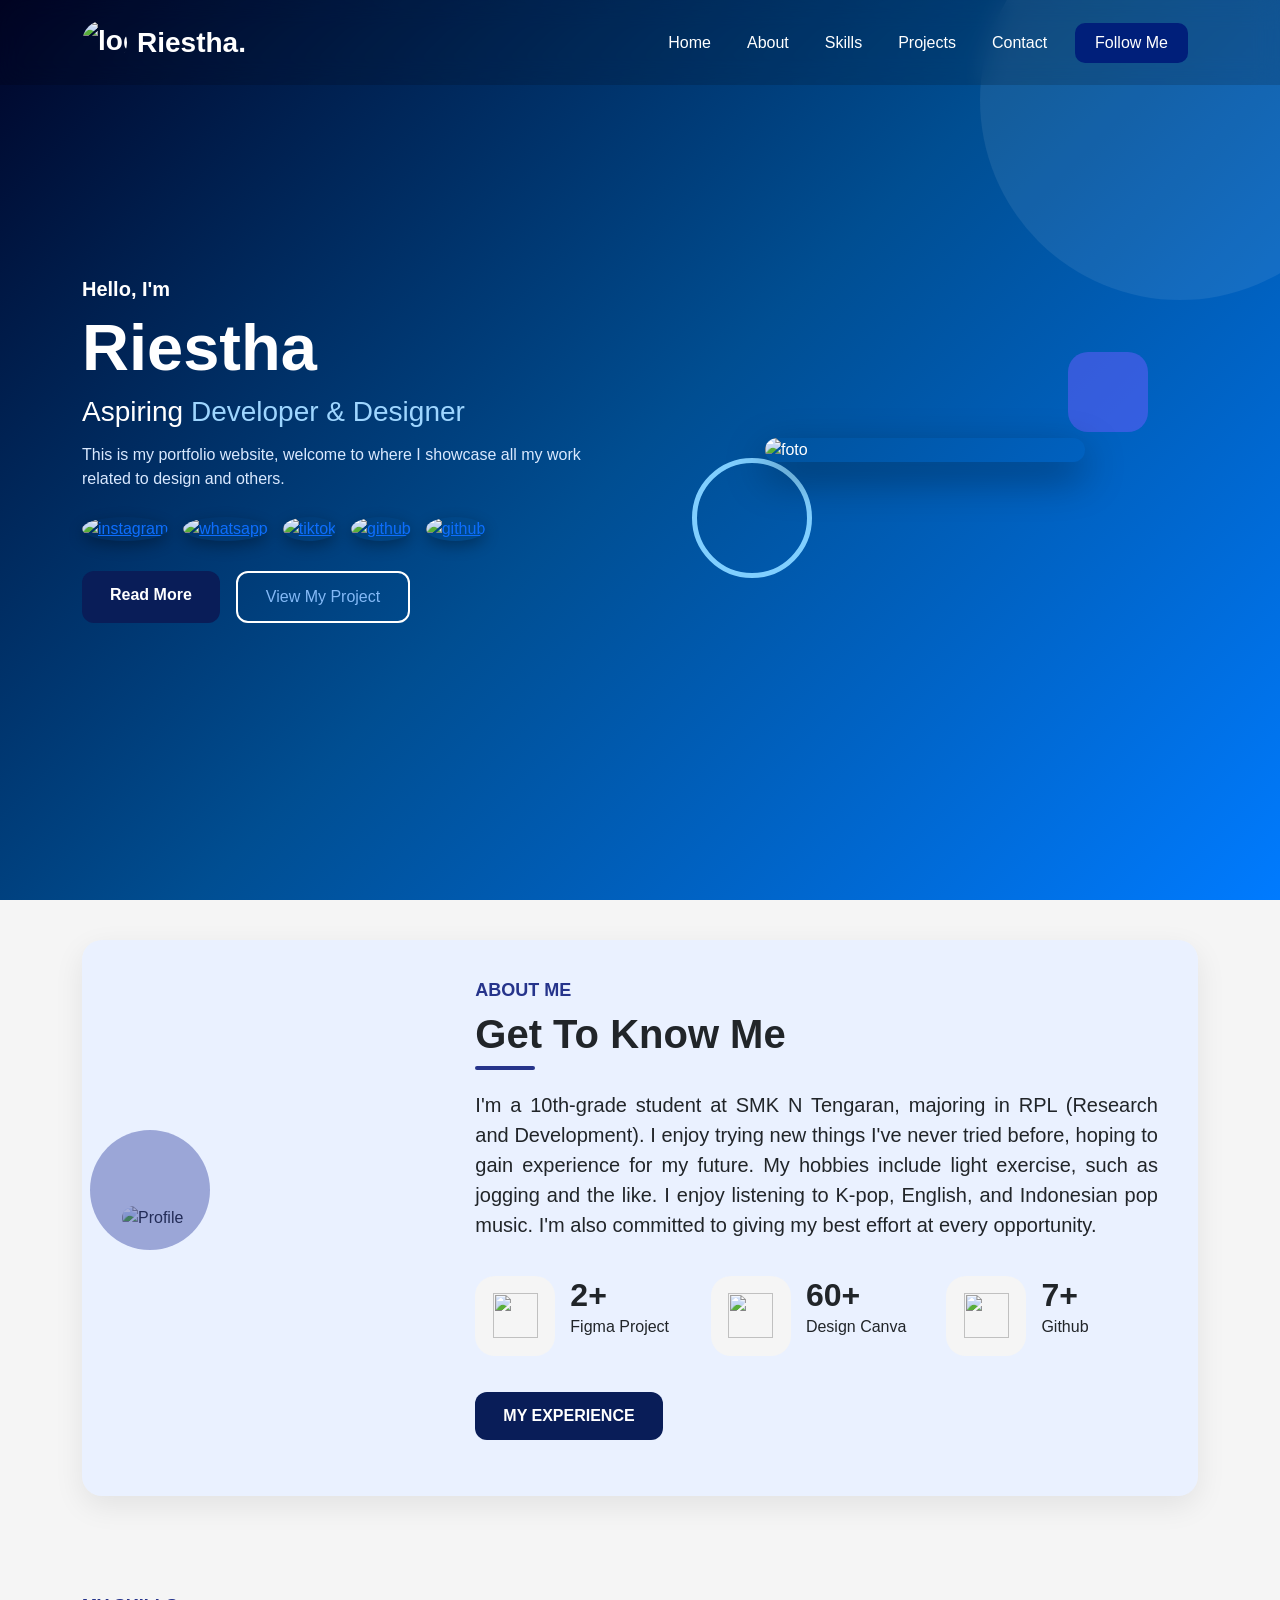
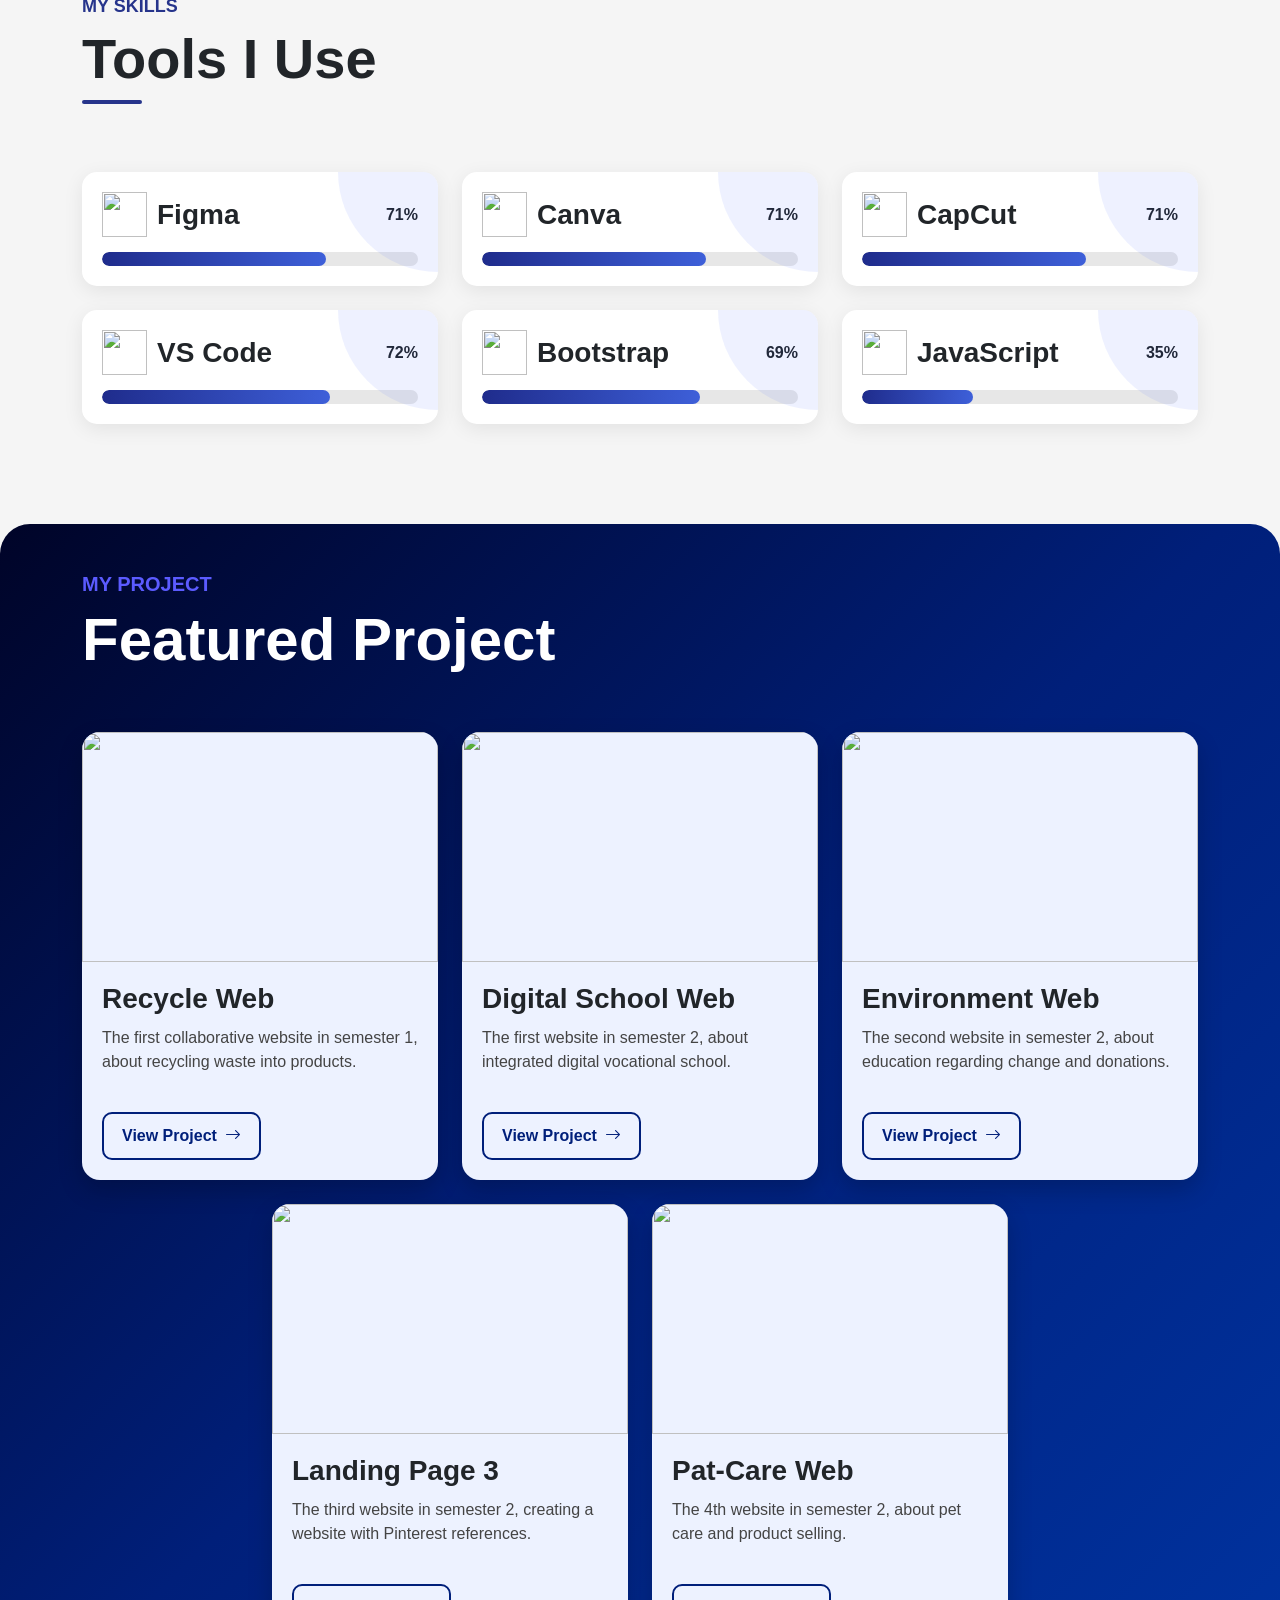
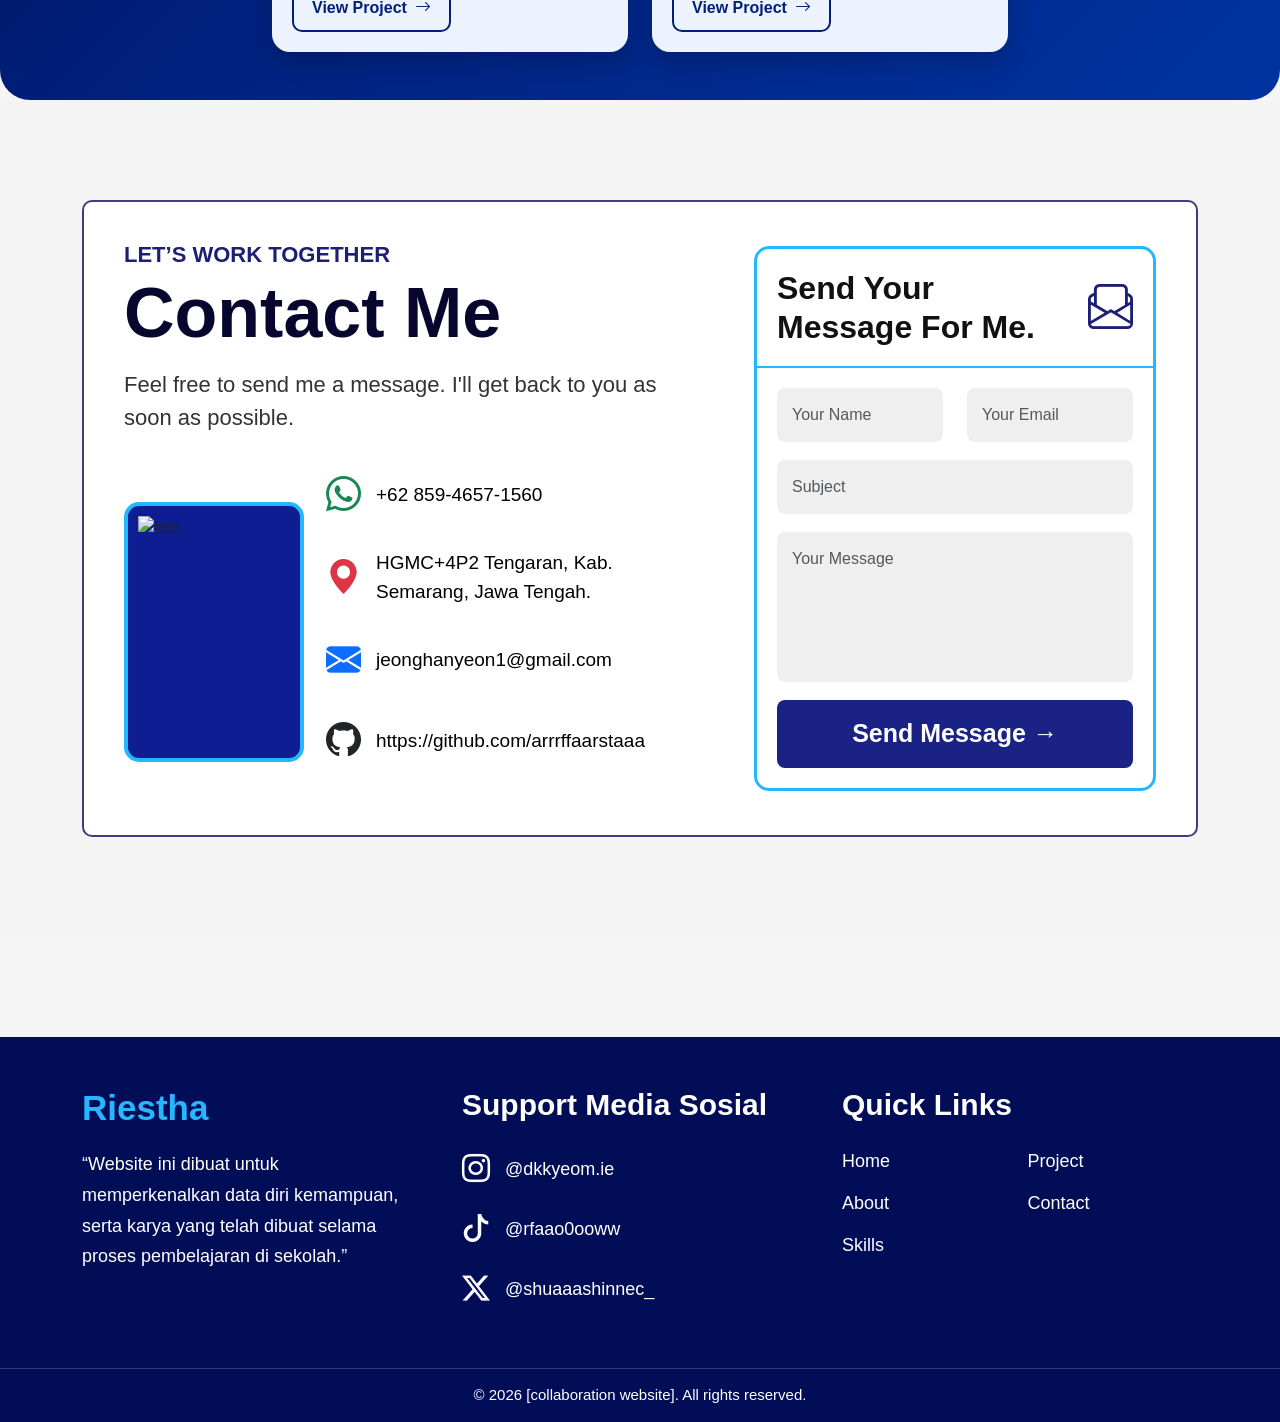
==== index.html @ b2c33b9b "Add files via upload" ====
<!DOCTYPE html>
<html lang="en">
<head>
    <meta charset="UTF-8">
    <meta name="viewport" content="width=device-width, initial-scale=1.0">
    <title>Portofolio Riestha</title>

    <!-- Bootstrap -->
  <link href="https://cdn.jsdelivr.net/npm/bootstrap@5.3.3/dist/css/bootstrap.min.css" rel="stylesheet">

  <!-- Bootstrap Icon -->
  <link rel="stylesheet"
    href="https://cdn.jsdelivr.net/npm/bootstrap-icons@1.11.3/font/bootstrap-icons.min.css">

  <!-- AOS Animation -->
  <link href="https://unpkg.com/aos@2.3.4/dist/aos.css" rel="stylesheet">
  
  <!--eksternal css-->
  <link rel="stylesheet" href="style.css">


</head>
<body>
    
    <nav class="navbar navbar-expand-lg fixed-top">

    <div class="container">
      <a class="navbar-brand" href="#">

        <img src="asset/logo me.png" alt="logo">

        Riestha.

      </a>

      <button class="navbar-toggler bg-light"
        type="button"
        data-bs-toggle="collapse"
        data-bs-target="#navbarNav">

        <span class="navbar-toggler-icon"></span>

      </button>

      <div class="collapse navbar-collapse" id="navbarNav">

        <ul class="navbar-nav ms-auto align-items-center">

          <li class="nav-item">
            <a class="nav-link" href="#home">Home</a>
          </li>
          <li class="nav-item">
            <a class="nav-link" href="#about">About</a>
          </li>
          <li class="nav-item">
            <a class="nav-link" href="#skills">Skills</a>
          </li>
          <li class="nav-item">
            <a class="nav-link" href="#project">Projects</a>
          </li>
          <li class="nav-item">
            <a class="nav-link" href="#contact">Contact</a>
          </li>
          <li class="nav-item">
            <a class="nav-link contact-btn" href="#follow">Follow Me</a>
          </li>

        </ul>

      </div>

    </div>

  </nav>


  <section class="hero" id="home">

    <div class="container">

      <div class="row align-items-center">

        <!-- TEXT -->
        <div class="col-lg-6 hero-text" data-aos="fade-right">
            
          <h5><b>Hello, I'm</b></h5>

          <h1>Riestha</h1>

          <h3>
            Aspiring
            <span>Developer & Designer</span>
          </h3>

          <p>
            This is my portfolio website, 
            welcome to where I showcase all my work related to design and others.
          </p>

          <div class="social-media">

            <a href="https://instagram.com/dkkyeom.ie"
              target="_blank">
              <img src="asset/ig.png" alt="instagram">
            </a>

            <a href="https://wa.me/+62 859-4657-1560"
              target="_blank">
              <img src="asset/wa.png" alt="whatsapp">
            </a>

            <a href="https://tiktok.com/rfaao0ooww"
              target="_blank">
              <img src="asset/tt.png" alt="tiktok">
            </a>

            <a href="https://github.com/https://github.com/arrrffaarstaaa"
              target="_blank">
              <img src="asset/github.png" alt="github">
             </a>

            <a href="https://spotify.com/"
              target="_blank">
              <img src="asset/sptfy.png" alt="github">

            </a>

          </div>

    <div class="d-flex gap-3 flex-wrap">

      <a href="#about" class="btn btn-custom">
      Read More
      </a>

      <a href="#project" class="btn btn-outline-custom">
      View My Project
      </a>

      </div>

      </div>

        
        <div class="col-lg-6">

          <div class="hero-image" data-aos="zoom-in">

            
            <div class="circle1"></div>
            <div class="circle2"></div>

            <img src="asset/meeee.png" alt="foto">

          </div>

        </div>

      </div>

    </div>

  </section>

    <div class="top-bg"></div>

  <div class="container" id="about">

    <div class="about-box" data-aos="zoom-in">
    <div class="row align-items-center">

        <div class="col-lg-4 mb-4 mb-lg-0 position-relative">
          <img src="asset/riss.jpg" class="profile-img" alt="Profile">
          <div class="circle"></div>

        </div>

        
      <div class="col-lg-8 fade-up">

          <h5 class="title-small">ABOUT ME</h5>

          <h1 class="fw-bold">Get To Know Me</h1>

          <div class="line"></div>

          <p style="font-size: 20px; text-align: justify; ">
            I'm a 10th-grade student at SMK N Tengaran, majoring in RPL (Research and Development). I enjoy trying new things I've never tried before, hoping to gain experience for my future. My hobbies include light exercise, such as jogging and the like. I enjoy listening to K-pop, English, and Indonesian pop music. I'm also committed to giving my best effort at every opportunity.
          </p>

          <div class="row">

            <div class="col-md-4">
              <div class="counter-box">

                <div class="icon-box" href="">
                    <img src="asset/fg.png" alt="">
                </div>

                <div>
                  <h2>2+</h2>
                  <p>Figma Project</p>
                </div>

              </div>
            </div>

            <div class="col-md-4">
              <div class="counter-box">

                <div class="icon-box">
                    <img src="asset/canva.png" alt="">
                </div>

                <div>
                  <h2>60+</h2>
                  <p>Design Canva</p>
                </div>

              </div>
            </div>

            <div class="col-md-4">
              <div class="counter-box">

                <div class="icon-box">
                    <img src="asset/github.png" alt="">
                </div>

                <div>
                  <h2>7+</h2>
                  <p>Github</p>
                </div>

              </div>
            </div>
            
            <br>

          <p>
            <div class="d-flex gap-3 flex-wrap">

       <a href="recount.html" class="btn btn-custom" style="margin-top: 20PX;" target="_blank">
      MY EXPERIENCE
      </a>
      </div>
          </p>

          </div>

        </div>

      </div>

    </div>

    
    <section class="skills-section" id="skills">

      <div class="row mb-5">

        <div class="col-lg-4">

          <h5 class="title-small">MY SKILLS</h5>

          <h1 class="fw-bold display-4">Tools I Use</h1>

          <div class="line"></div>

        </div>

      </div>

      <div class="row g-4">

        <div class="col-md-6 col-lg-4">
          <div class="skill-card" data-aos="fade-up">

            <div class="skill-top">

              <div class="skill-name">
                <img src="asset/fg.png">
                Figma
              </div>

              <span class="percent" data-target="80">0%</span>

            </div>

            <div class="progress">
              <div class="progress-bar" data-width="80"></div>
            </div>

          </div>
        </div>

        <!-- CANVA -->
        <div class="col-md-6 col-lg-4">
          <div class="skill-card" data-aos="fade-up" data-aos-delay="100">

            <div class="skill-top">

              <div class="skill-name">
                <img src="asset/canva.png">
                Canva
              </div>

              <span class="percent" data-target="90">0%</span>

            </div>

            <div class="progress">
              <div class="progress-bar" data-width="90"></div>
            </div>

          </div>
        </div>

        <div class="col-md-6 col-lg-4">
          <div class="skill-card" data-aos="fade-up" data-aos-delay="200">

            <div class="skill-top">

              <div class="skill-name">
                <img src="asset/capcut.png">
                CapCut
              </div>

              <span class="percent" data-target="90">0%</span>

            </div>

            <div class="progress">
              <div class="progress-bar" data-width="90"></div>
            </div>

          </div>
        </div>

        <div class="col-md-6 col-lg-4">
          <div class="skill-card" data-aos="fade-up">

            <div class="skill-top">

              <div class="skill-name">
                <img src="asset/vsc.png">
                VS Code
              </div>

              <span class="percent" data-target="80">0%</span>

            </div>

            <div class="progress">
              <div class="progress-bar" data-width="80"></div>
            </div>

          </div>
        </div>

        <div class="col-md-6 col-lg-4">
          <div class="skill-card" data-aos="fade-up" data-aos-delay="100">

            <div class="skill-top">

              <div class="skill-name">
                <img src="asset/boostrap.png">
                Bootstrap
              </div>

              <span class="percent" data-target="85">0%</span>

            </div>

            <div class="progress">
              <div class="progress-bar" data-width="85"></div>
            </div>

          </div>
        </div>

        <div class="col-md-6 col-lg-4">
          <div class="skill-card" data-aos="fade-up" data-aos-delay="200">

            <div class="skill-top">

              <div class="skill-name">
                <img src="asset/js.png">
                JavaScript
              </div>

              <span class="percent" data-target="35">0%</span>

            </div>

            <div class="progress">
              <div class="progress-bar" data-width="35"></div>
            </div>

          </div>
        </div>

      </div>

    </section>

  </div>

  
<section class="project-section py-5" id="project">

  <div class="container">

    <div class="d-flex justify-content-between align-items-center flex-wrap mb-5">

      <div>
        <h5 class="project-small">MY PROJECT</h5>
        <h1 class="project-title">Featured Project</h1>
      </div>

    </div>

    <div class="row g-4 justify-content-center">

      <div class="col-md-6 col-lg-4">
        <div class="project-card">

          <img src="asset/p1.png" class="project-img">

          <div class="project-content">

            <h3>Recycle Web</h3>

            <p>
              The first collaborative website in semester 1,
              about recycling waste into products.
            </p>

            <a href="https://arrrffaarstaaa.github.io/Landing-Page-Kolaborasi1/" 
            target="_blank"
            class="project-btn">
              View Project
              <i class="bi bi-arrow-right"></i>
            </a>

          </div>

        </div>
      </div>

      <div class="col-md-6 col-lg-4">
        <div class="project-card">

          <img src="asset/p2.png" class="project-img">

          <div class="project-content">

            <h3>Digital School Web</h3>

            <p>
              The first website in semester 2,
              about integrated digital vocational school.
            </p>

            <a href="https://arrrffaarstaaa.github.io/Landing-Page-Sekolah/" 
            target="_blank"
            class="project-btn">
              View Project
              <i class="bi bi-arrow-right"></i>
            </a>

          </div>

        </div>
      </div>

      <div class="col-md-6 col-lg-4">
        <div class="project-card">

          <img src="asset/p3.png" class="project-img">

          <div class="project-content">

            <h3>Environment Web</h3>

            <p>
              The second website in semester 2,
              about education regarding change and donations.
            </p>

            <a href="https://arrrffaarstaaa.github.io/Landing-Page-Environment/" 
            target="_blank"
            class="project-btn">
              View Project
              <i class="bi bi-arrow-right"></i>
            </a>

          </div>

        </div>
      </div>

      <div class="col-md-6 col-lg-4" id="#project2">
        <div class="project-card">

          <img src="asset/p4.png" class="project-img">

          <div class="project-content">

            <h3>Landing Page 3</h3>

            <p>
              The third website in semester 2,
              creating a website with Pinterest references.
            </p>

            <a href="https://arrrffaarstaaa.github.io/tugas4/" 
            target="_blank"
            class="project-btn">
              View Project
              <i class="bi bi-arrow-right"></i>
            </a>

          </div>

        </div>
      </div>

      <div class="col-md-6 col-lg-4">
        <div class="project-card">

          <img src="asset/p5.png" class="project-img">

          <div class="project-content">

            <h3>Pat-Care Web</h3>

            <p>
              The 4th website in semester 2,
              about pet care and product selling.
            </p>

            <a href="https://arrrffaarstaaa.github.io/tugas-5-petcare-kelompok-6/" 
            target="_blank"
            class="project-btn">
              View Project
              <i class="bi bi-arrow-right"></i>
            </a>

          </div>

        </div>
      </div>

    </div>

  </div>

</section>

  <section class="contact-section" id="contact">

  <div class="container">

    <div class="contact-wrapper">

      <div class="row g-5 align-items-center">

        <div class="col-lg-7">

          <h5 class="contact-subtitle">
            LET’S WORK TOGETHER
          </h5>

          <h1 class="contact-title">
            Contact Me
          </h1>

          <p class="contact-desc">
            Feel free to send me a message.
            I'll get back to you as soon as possible.
          </p>

          <div class="row align-items-center">

            <div class="col-md-4">

              <div class="photo-card">

                <img src="asset/meeee.png" alt="foto">

              </div>

            </div>

            <div class="col-md-8">

              <div class="contact-item">

                <i class="bi bi-whatsapp text-success"></i>

                <a href="https://wa.me/6285946571560" target="_blank">
                  +62 859-4657-1560
                </a>

              </div>

              <div class="contact-item">

                <i class="bi bi-geo-alt-fill text-danger"></i>

                <a href="https://maps.google.com/?q=Tengaran+Semarang" target="_blank">
                  HGMC+4P2 Tengaran, Kab. Semarang, Jawa Tengah.
                </a>

              </div>

              <div class="contact-item">

                <i class="bi bi-envelope-fill text-primary"></i>

                <a href="mailto:jeonghanyeon1@gmail.com">
                  jeonghanyeon1@gmail.com
                </a>

              </div>

              <div class="contact-item">

                <i class="bi bi-github"></i>

                <a href="https://github.com/arrrffaarstaaa" target="_blank">
                  https://github.com/arrrffaarstaaa
                </a>

              </div>

            </div>

          </div>

        </div>

        <div class="col-lg-5">

          <form
          action="https://formsubmit.co/jeonghanyeon1@gmail.com"
          method="POST"
          class="message-box">

          <input type="hidden" name="_captcha" value="false">
          <input type="hidden" name="_template" value="table">


            <div class="message-header">

              <h3>
                Send Your Message For Me.
              </h3>

              <i class="bi bi-envelope-paper"></i>

            </div>

            <div class="message-body">

              <div class="row">

                <div class="col-md-6">

                  <input type="text"
                  name="name"
                  class="form-control custom-input"
                  placeholder="Your Name"
                  required>

                </div>

                <div class="col-md-6">

                  <input type="email"
                  name="email"
                  class="form-control custom-input"
                  placeholder="Your Email"
                  required>

                </div>

              </div>

              <input type="text"
              name="subject"
              class="form-control custom-input"
              placeholder="Subject"
              required>

              <textarea
              rows="5"
              name="message"
              class="form-control custom-input"
              placeholder="Your Message"
              required></textarea>

              <button type="submit" class="send-btn">
                Send Message →
              </button>

            </div>

          </form>

        </div>

      </div>

    </div>

  </div>

</section>

<footer class="footer-section" id="follow">

  <div class="container">

    <div class="row gy-4">

      <div class="col-lg-4">

        <h2 class="footer-logo">Riestha</h2>

        <p class="footer-desc">
          “Website ini dibuat untuk memperkenalkan data diri kemampuan,
          serta karya yang telah dibuat selama proses pembelajaran di sekolah.”
        </p>

      </div>

      <div class="col-lg-4">

        <h3 class="footer-title">
          Support Media Sosial
        </h3>

        <div class="social-item">

          <i class="bi bi-instagram"></i>

          <a href="https://instagram.com/dkkyeom.ie" target="_blank">
            @dkkyeom.ie
          </a>

        </div>

        <div class="social-item">

          <i class="bi bi-tiktok"></i>

          <a href="https://tiktok.com/rfaao0ooww" target="_blank">
            @rfaao0ooww
          </a>

        </div>

        <div class="social-item">

          <i class="bi bi-twitter-x"></i>

          <a href="https://twitter.com/shuaaashinnec_" target="_blank">
            @shuaaashinnec_
          </a>

        </div>

      </div>

      <div class="col-lg-4">

        <h3 class="footer-title">
          Quick Links
        </h3>

        <div class="footer-links">

          <a href="#home">Home</a>
          <a href="#project">Project</a>
          <a href="#about">About</a>
          <a href="#contact">Contact</a>
          <a href="#skills">Skills</a>

        </div>

      </div>

    </div>

  </div>

  <div class="footer-bottom">

    © 2026 [collaboration website]. All rights reserved.

  </div>

</footer>

  <!-- Bootstrap JS -->
  <script src="https://cdn.jsdelivr.net/npm/bootstrap@5.3.3/dist/js/bootstrap.bundle.min.js"></script>

  <!-- AOS -->
  <script src="https://unpkg.com/aos@2.3.4/dist/aos.js"></script>

  <script>

    AOS.init({
      duration:1000,
      once:true
    });

  </script>

  <script src="https://unpkg.com/aos@2.3.4/dist/aos.js"></script>

    <script src="script.js"></script>

</body>
</html>
---- style.css ----
*{
      margin:0;
      padding:0;
      box-sizing:border-box;
      scroll-behavior:smooth;
      font-family:'Poppins',sans-serif;
    }

    body{
      background:#f5f7ff;
      overflow-x:hidden;
    }

    /* NAVBAR*/

    .navbar{
      background:rgba(0,0,0,0.15);
      backdrop-filter:blur(12px);
      padding:15px 0;
      transition:0.4s;
    }

    .navbar-brand{
      display:flex;
      align-items:center;
      gap:10px;
      color:white !important;
      font-size:28px;
      font-weight:700;
    }

    .navbar-brand img{
      width:45px;
      height:45px;
      object-fit:cover;
      border-radius:50%;
    }

    .nav-link{
      color:white !important;
      margin:0 10px;
      position:relative;
      font-weight:500;
    }

    .nav-link::after{
      content:'';
      position:absolute;
      left:0;
      bottom:-5px;
      width:0%;
      height:2px;
      background:white;
      transition:0.4s;
    }

    .nav-link:hover::after{
      width:100%;
    }

    .contact-btn{
      background:#001f7a;
      color: white !important;
      border-radius:10px;
      padding:8px 20px !important;
    }

    /* HERO*/

    .hero{
      min-height:100vh;
      background:linear-gradient(135deg,#000428,#004e92,#007bff);
      display:flex;
      align-items:center;
      color:white;
      position:relative;
      overflow:hidden;
    }

    .hero::before{
      content:'';
      position:absolute;
      width:400px;
      height:400px;
      background:rgba(255,255,255,0.08);
      border-radius:50%;
      top:-100px;
      right:-100px;
      animation:float 6s ease-in-out infinite;
    }

    @keyframes float{
      0%{
        transform:translateY(0px);
      }
      50%{
        transform:translateY(20px);
      }
      100%{
        transform:translateY(0px);
      }
    }

    .hero-text h1{
      font-size:65px;
      font-weight:700;
    }

    .hero-text span{
      color:#9ed6ff;
    }

    .hero-text p{
      margin-top:15px;
      color:#d9e9ff;
    }

    /* SOCIAL MEDIA IMAGE*/

    .social-media{
      display:flex;
      gap:15px;
      margin-top:25px;
      margin-bottom:30px;
    }

    .social-media a img{
      width:50px;
      height:50px;
      object-fit:cover;
      border-radius:50%;
      transition:0.4s;
      box-shadow:0 5px 15px rgba(0,0,0,0.3);
    }

    .social-media a img:hover{
      transform:translateY(-8px) scale(1.1);
    }

    /* BUTTON */

    .btn-custom{
      background:#091d58;
      color:white;
      border:none;
      padding:12px 28px;
      border-radius:12px;
      font-weight:600;
      transition:0.4s;
    }

    .btn-custom:hover{
      transform:translateY(-5px);
      background:#dcecff;
    }

    .btn-outline-custom{
      border:2px solid white;
      color: rgb(131, 185, 247);
      padding:12px 28px;
      border-radius:12px;
      transition:0.4s;
    }

    .btn-outline-custom:hover{
      background:white;
      color:#00338d;
    }

    /*  HERO IMAGE*/

    .hero-image{
      position:relative;
      display:flex;
      justify-content:center;
      align-items:center;
    }

    .hero-image img{
      width:320px;
      border-radius:25px;
      position:relative;
      z-index:2;
      animation:updown 4s ease-in-out infinite;
      box-shadow:0 15px 40px rgba(0,0,0,0.4);
    }

    @keyframes updown{
      0%{
        transform:translateY(0px);
      }
      50%{
        transform:translateY(-20px);
      }
      100%{
        transform:translateY(0px);
      }
    }

    /* ANIMATION CIRCLE */

    .circle1{
      position:absolute;
      width:120px;
      height:120px;
      border:5px solid #80cfff;
      border-radius:50%;
      top:20px;
      left:40px;
      animation:rotate 10s linear infinite;
    }

    .circle2{
      position:absolute;
      width:80px;
      height:80px;
      background:#6a5cff;
      border-radius:20px;
      bottom:30px;
      right:50px;
      opacity:0.5;
      animation:rotate 8s linear infinite;
    }

    @keyframes rotate{
      from{
        transform:rotate(0deg);
      }
      to{
        transform:rotate(360deg);
      }
    }

    body{
      background: #f5f5f5;
      font-family: Arial, Helvetica, sans-serif;
      overflow-x: hidden;
    }


    /* ABOUT */
    .about-box{
      background: #eaf1ff;
      border-radius: 20px;
      padding: 40px;
      margin-top: 40px;
      position: relative;
      overflow: hidden;
      box-shadow: 0 10px 30px rgba(0,0,0,0.08);
    }

    .profile-img{
      width: 100%;
      border-radius: 15px;
      object-fit: cover;
      transition: 0.5s;
    }

    .profile-img:hover{
      transform: scale(1.03);
    }

    .circle{
      width: 120px;
      height: 120px;
      background: rgba(37, 53, 155, 0.4);
      border-radius: 50%;
      position: absolute;
      bottom: -20px;
      left: -20px;
      animation: float 3s ease-in-out infinite;
    }

    @keyframes float{
      0%{
        transform: translateY(0);
      }
      50%{
        transform: translateY(-10px);
      }
      100%{
        transform: translateY(0);
      }
    }

    .title-small{
      color: #26348b;
      font-weight: bold;
      font-size: 18px;
    }

    .line{
      width: 60px;
      height: 4px;
      background: #26348b;
      border-radius: 20px;
      margin-bottom: 20px;
    }

    .counter-box{
      display: flex;
      align-items: center;
      gap: 15px;
      margin-top: 20px;
      transition: 0.4s;
    }

    .counter-box:hover{
      transform: translateY(-5px);
    }

    .icon-box{
      width: 70px;
      height: 70px;
      background: #dcdcdc;
      border-radius: 10px;
    }

    .counter-box h2{
      font-weight: bold;
      margin: 0;
    }

    .icon-box{
    width: 80px;
    height: 80px;
    background: #f5f5f5;
    border-radius: 20px;

    display: flex;
    justify-content: center;
    align-items: center;
}

.icon-box img{
    width: 45px;
    height: 45px;
    object-fit: contain;
}

.btn-outline-custom:hover{
      background:white;
      color:#00338d;
    }

    /* SKILLS */
    .skills-section{
      margin-top: 100px;
      margin-bottom: 80px;
    }

    /* SKILL CARD */
    .skill-card{
      background: white;
      border-radius: 15px;
      padding: 20px;
      box-shadow: 0 5px 20px rgba(0,0,0,0.08);
      transition: all 0.4s ease;
      position: relative;
      overflow: hidden;
    }

    /* Glow Animation */
    .skill-card::before{
      content: "";
      position: absolute;
      width: 200px;
      height: 200px;
      background: rgba(45, 85, 255, 0.08);
      border-radius: 50%;
      top: -100px;
      right: -100px;
      transition: 0.5s;
    }

    .skill-card:hover::before{
      transform: scale(1.5);
    }

    /* Hover Effect */
    .skill-card:hover{
      transform: translateY(-12px) scale(1.03);
      box-shadow: 0 15px 30px rgba(0,0,0,0.15);
    }

    .skill-top{
      display: flex;
      justify-content: space-between;
      align-items: center;
      margin-bottom: 15px;
    }

    .skill-name{
      display: flex;
      align-items: center;
      font-size: 28px;
      font-weight: bold;
    }

    /* Logo Animation */
    .skill-name img{
      width: 45px;
      height: 45px;
      object-fit: contain;
      margin-right: 10px;
      transition: 0.5s;
    }

    .skill-card:hover img{
      transform: rotate(10deg) scale(1.15);
    }

    /* Progress */
    .progress{
      height: 14px;
      border-radius: 20px;
      overflow: hidden;
      background: #e7e7e7;
    }

    .progress-bar{
      width: 0;
      border-radius: 20px;
      background: linear-gradient(
        90deg,
        #1f2c8c,
        #4d79ff,
        #1f2c8c
      );
      background-size: 300% 100%;
      animation: gradientMove 2s linear infinite;
      transition: width 3s ease;
    }

    @keyframes gradientMove{
      0%{
        background-position: 0% 50%;
      }
      100%{
        background-position: 100% 50%;
      }
    }

    /* Percent Animation */
    .percent{
      font-weight: bold;
      animation: pulse 1.5s infinite;
    }

    @keyframes pulse{
      0%{
        transform: scale(1);
      }
      50%{
        transform: scale(1.1);
      }
      100%{
        transform: scale(1);
      }
    }

    /* Fade Animation */
    .fade-up{
      animation: fadeUp 1s ease;
    }

    @keyframes fadeUp{
      from{
        opacity: 0;
        transform: translateY(30px);
      }
      to{
        opacity: 1;
        transform: translateY(0);
      }
    }

    /* PROJECT SECTION */
.project-section{
  background: linear-gradient(
    135deg,
    #000428,
    #001f7a,
    #0033a0
  );
  padding-top: 100px;
  padding-bottom: 100px;
  border-radius: 30px;
  margin-top: 100px;
  position: relative;
  overflow: hidden;
}

.project-small{
  color: #5b5bff;
  font-weight: bold;
  font-size: 20px;
}

.project-title{
  color: white;
  font-size: 60px;
  font-weight: bold;
}

.view-project{
  color: #6b6bff;
  text-decoration: none;
  font-size: 28px;
  font-weight: 600;
  transition: 0.4s;
}

.view-project:hover{
  color: white;
  transform: translateX(8px);
}

.project-card{
  background: #edf2ff;
  border-radius: 18px;
  overflow: hidden;
  transition: 0.5s;
  box-shadow: 0 10px 25px rgba(0,0,0,0.2);
}

.project-card:hover{
  transform: translateY(-12px);
}

.project-img{
  width: 100%;
  height: 230px;
  object-fit: cover;
}

.project-content{
  padding: 20px;
}

.project-content h3{
  font-weight: bold;
  margin-bottom: 10px;
}

.project-content p{
  color: #444;
  min-height: 70px;
}

.project-btn{
  display: inline-flex;
  align-items: center;
  gap: 8px;
  padding: 10px 18px;
  border: 2px solid #001f7a;
  border-radius: 10px;
  text-decoration: none;
  color: #001f7a;
  font-weight: 600;
  transition: 0.4s;
}

.project-btn:hover{
  background: #001f7a;
  color: white;
}

/* RESPONSIVE */
@media(max-width:768px){

  .project-title{
    font-size: 40px;
  }

  .view-project{
    font-size: 20px;
    margin-top: 15px;
  }

}

/* CONTACT */
.contact-section{
    padding: 100px 0;
    background: #f4f4f4;
}

.contact-wrapper{
    background: #fff;
    border: 2px solid #3d3d85;
    border-radius: 10px;
    padding: 40px;
}

.contact-subtitle{
    color: #1c1f73;
    font-weight: 700;
    font-size: 22px;
    margin-bottom: 10px;
}

.contact-title{
    font-size: 70px;
    font-weight: 800;
    color: #06062e;
    line-height: 1;
}

.contact-desc{
    font-size: 22px;
    color: #333;
    margin-top: 20px;
    margin-bottom: 35px;
}

/* FOTO */
.photo-card{
    width: 180px;
    height: 260px;

    background: #0e1d92;
    border: 4px solid #23b7ff;
    border-radius: 15px;

    overflow: hidden;

    display: flex;
    justify-content: center;
    align-items: end;

    padding: 10px;
}

.photo-card img{
    width: 100%;
    height: 100%;
    object-fit: contain;
}

/* CONTACT ITEM */
.contact-item{
    display: flex;
    align-items: center;
    gap: 15px;

    margin-bottom: 28px;
}

.contact-item i{
    font-size: 35px;
}

.contact-item a{
    text-decoration: none;
    color: black;
    font-size: 19px;
    font-weight: 500;
}

.contact-item a:hover{
    color: #0e1d92;
}

/* FORM */
.message-box{
    border: 3px solid #23b7ff;
    border-radius: 15px;
    overflow: hidden;
    background: white;
}

.message-header{
    border-bottom: 2px solid #23b7ff;

    padding: 20px;

    display: flex;
    justify-content: space-between;
    align-items: center;
}

.message-header h3{
    font-size: 32px;
    font-weight: 700;
    color: #111;
    margin: 0;

    width: 80%;
}

.message-header i{
    font-size: 45px;
    color: #1c1f73;
}

.message-body{
    padding: 20px;
}

.custom-input{
    border: none !important;
    background: #efefef !important;

    padding: 15px !important;
    border-radius: 8px !important;

    margin-bottom: 18px;

    box-shadow: none !important;
}

textarea{
    resize: none;
}

.send-btn{
    width: 100%;
    border: none;

    background: #1a2385;
    color: white;

    padding: 15px;
    border-radius: 8px;

    font-size: 25px;
    font-weight: 700;

    transition: 0.3s;
}

.send-btn:hover{
    background: #09115d;
}

/* RESPONSIVE */
@media(max-width: 991px){

    .contact-title{
        font-size: 50px;
    }

    .photo-card{
        margin-bottom: 30px;
    }

}

@media(max-width: 576px){

    .contact-wrapper{
        padding: 20px;
    }

    .contact-title{
        font-size: 40px;
    }

    .message-header h3{
        font-size: 24px;
    }

}

  /* FOOTER */
.footer-section{
    background: #020d57;
    color: white;

    padding-top: 50px;
    margin-top: 100px;
}

.footer-logo{
    color: #29b6ff;
    font-size: 35px;
    font-weight: 800;
    margin-bottom: 20px;
}

.footer-desc{
    font-size: 18px;
    line-height: 1.7;
    width: 90%;
}

.footer-title{
    font-size: 30px;
    font-weight: 700;
    margin-bottom: 25px;
}

/* SOCIAL */
.social-item{
    display: flex;
    align-items: center;
    gap: 15px;

    margin-bottom: 18px;
}

.social-item i{
    font-size: 28px;
}

.social-item a{
    text-decoration: none;
    color: white;
    font-size: 18px;

    transition: 0.3s;
}

.social-item a:hover{
    color: #29b6ff;
}

/* QUICK LINK */
.footer-links{
    display: grid;
    grid-template-columns: repeat(2, 1fr);
    gap: 15px;
}

.footer-links a{
    text-decoration: none;
    color: white;
    font-size: 18px;

    transition: 0.3s;
}

.footer-links a:hover{
    color: #29b6ff;
}

/* COPYRIGHT */
.footer-bottom{
    text-align: center;

    margin-top: 40px;
    padding: 15px;

    border-top: 1px solid rgba(255,255,255,0.2);

    font-size: 15px;
}

/* RESPONSIVE */
@media(max-width: 991px){

    .footer-section{
        text-align: center;
    }

    .footer-desc{
        width: 100%;
    }

    .social-item{
        justify-content: center;
    }

}
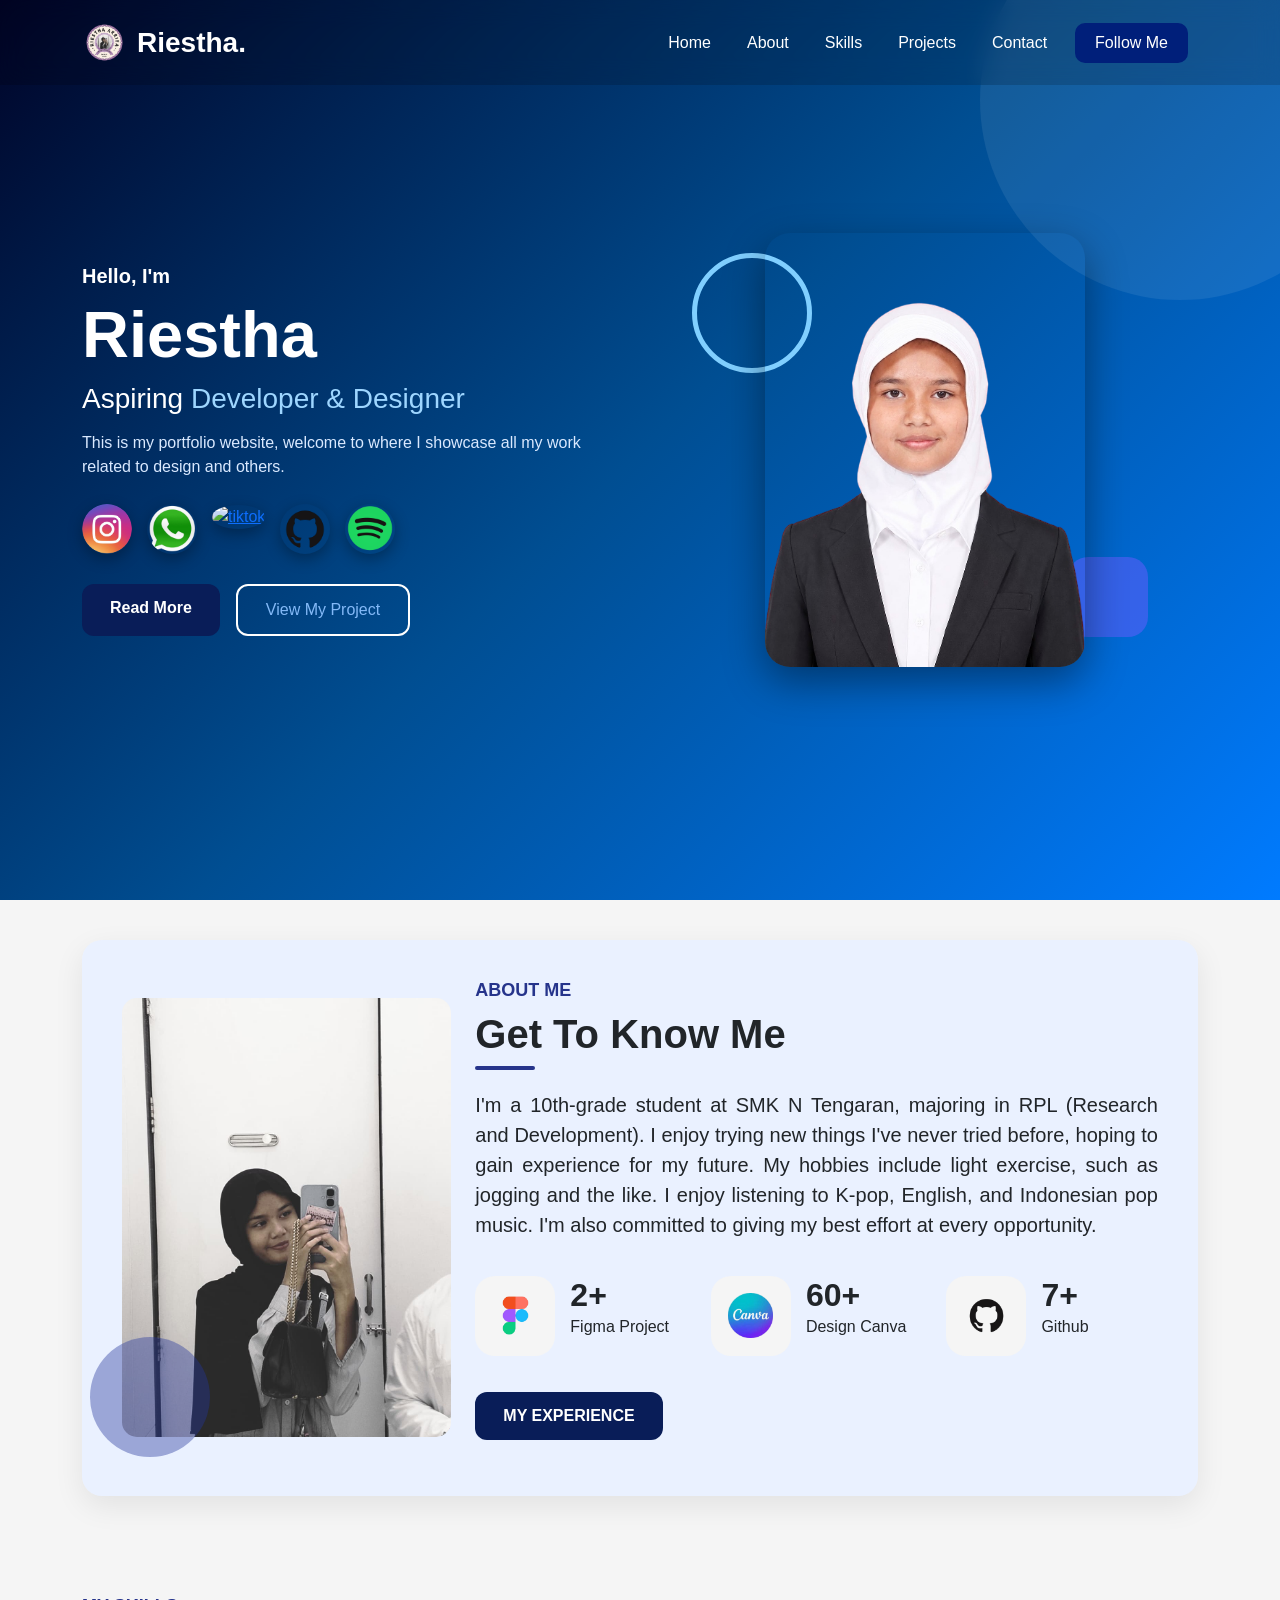
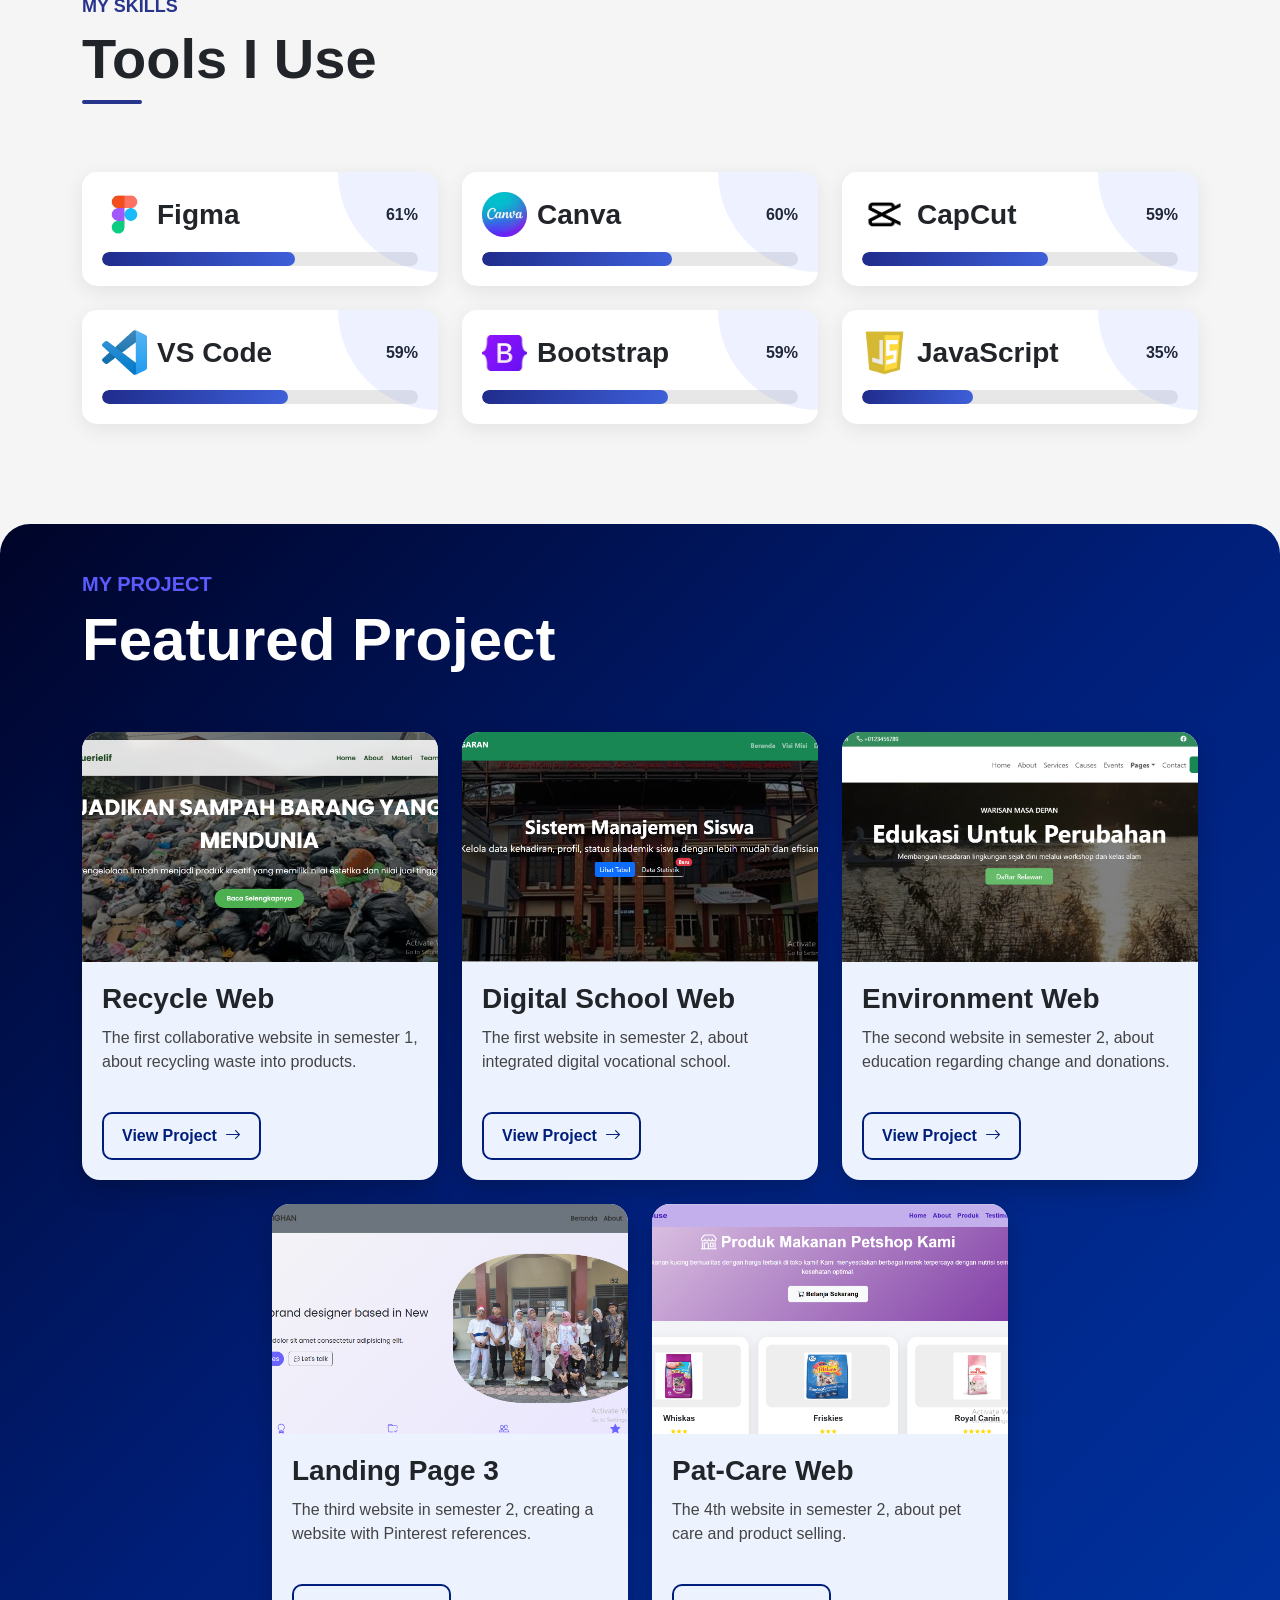
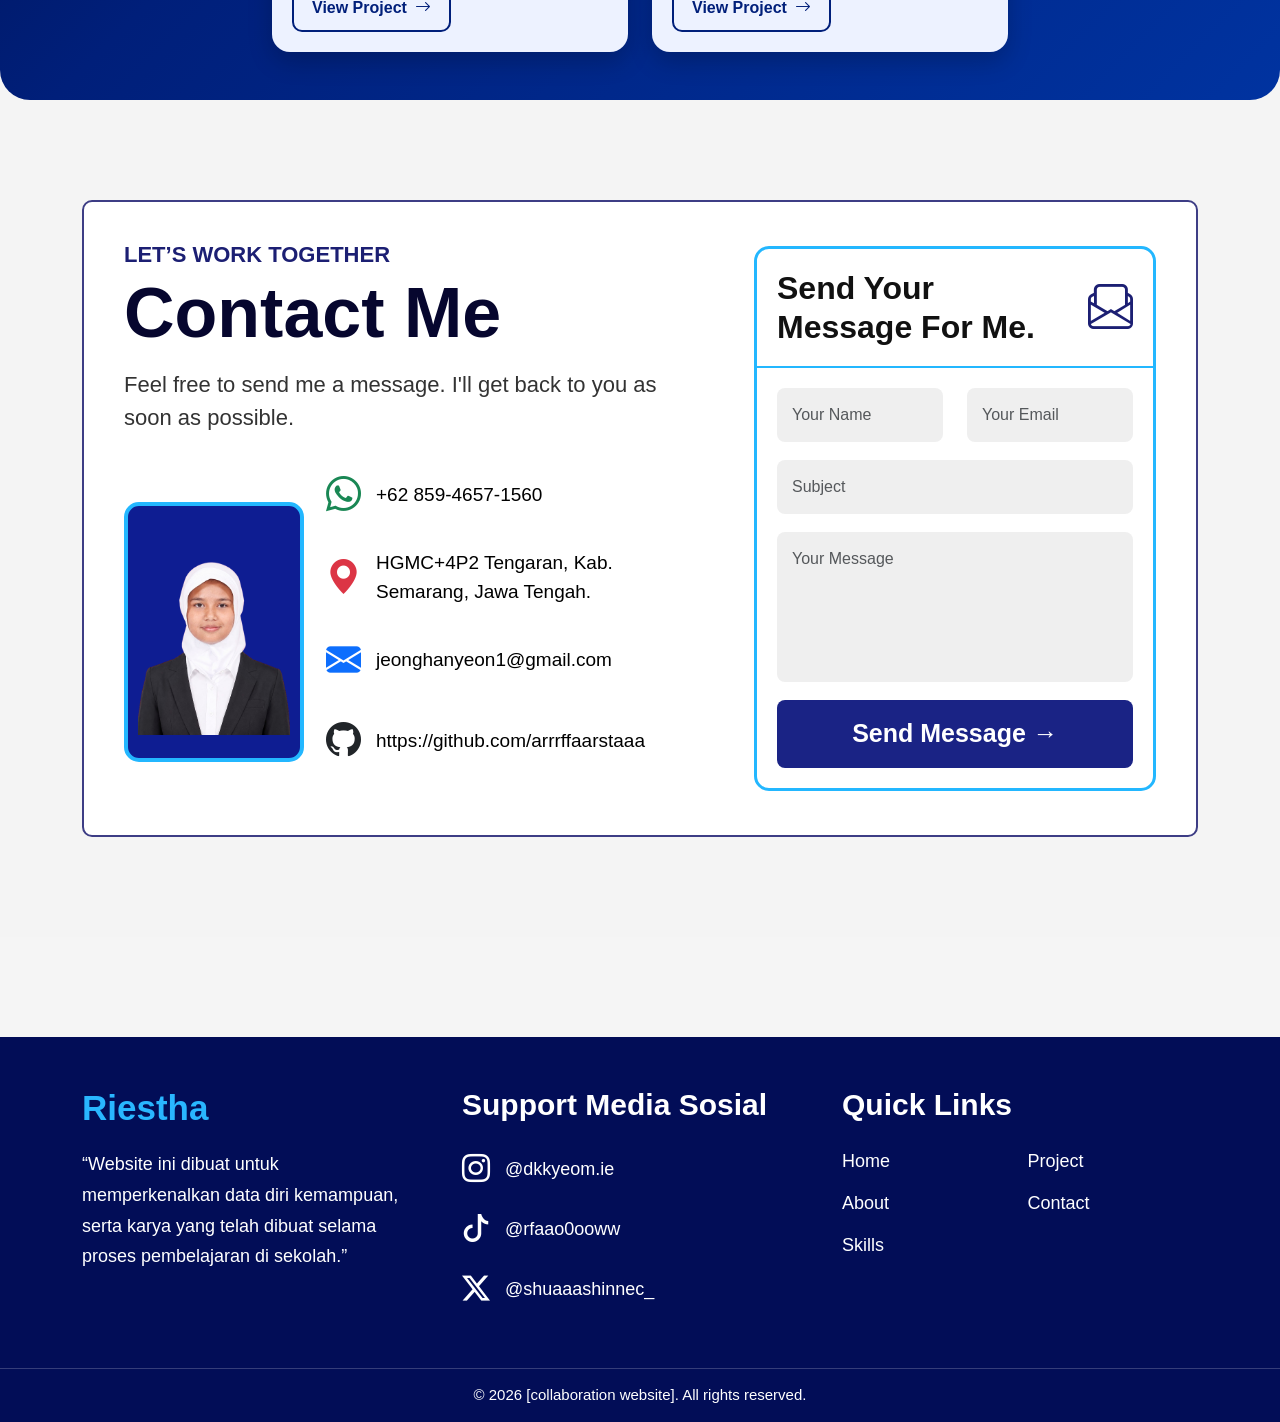
==== commit fef23249: "Update index.html" ====
--- a/index.html
+++ b/index.html
@@ -27,7 +27,7 @@
     <div class="container">
       <a class="navbar-brand" href="#">
 
-        <img src="asset/logo me.png" alt="logo">
+        <img src="logo me.png" alt="logo">
 
         Riestha.
 
@@ -101,12 +101,12 @@
 
             <a href="https://instagram.com/dkkyeom.ie"
               target="_blank">
-              <img src="asset/ig.png" alt="instagram">
+              <img src="ig.png" alt="instagram">
             </a>
 
             <a href="https://wa.me/+62 859-4657-1560"
               target="_blank">
-              <img src="asset/wa.png" alt="whatsapp">
+              <img src="wa.png" alt="whatsapp">
             </a>
 
             <a href="https://tiktok.com/rfaao0ooww"
@@ -116,12 +116,12 @@
 
             <a href="https://github.com/https://github.com/arrrffaarstaaa"
               target="_blank">
-              <img src="asset/github.png" alt="github">
+              <img src="github.png" alt="github">
              </a>
 
             <a href="https://spotify.com/"
               target="_blank">
-              <img src="asset/sptfy.png" alt="github">
+              <img src="sptfy.png" alt="github">
 
             </a>
 
@@ -150,7 +150,7 @@
             <div class="circle1"></div>
             <div class="circle2"></div>
 
-            <img src="asset/meeee.png" alt="foto">
+            <img src="meeee.png" alt="foto">
 
           </div>
 
@@ -170,7 +170,7 @@
     <div class="row align-items-center">
 
         <div class="col-lg-4 mb-4 mb-lg-0 position-relative">
-          <img src="asset/riss.jpg" class="profile-img" alt="Profile">
+          <img src="riss.jpg" class="profile-img" alt="Profile">
           <div class="circle"></div>
 
         </div>
@@ -194,7 +194,7 @@
               <div class="counter-box">
 
                 <div class="icon-box" href="">
-                    <img src="asset/fg.png" alt="">
+                    <img src="fg.png" alt="">
                 </div>
 
                 <div>
@@ -209,7 +209,7 @@
               <div class="counter-box">
 
                 <div class="icon-box">
-                    <img src="asset/canva.png" alt="">
+                    <img src="canva.png" alt="">
                 </div>
 
                 <div>
@@ -224,7 +224,7 @@
               <div class="counter-box">
 
                 <div class="icon-box">
-                    <img src="asset/github.png" alt="">
+                    <img src="github.png" alt="">
                 </div>
 
                 <div>
@@ -279,7 +279,7 @@
             <div class="skill-top">
 
               <div class="skill-name">
-                <img src="asset/fg.png">
+                <img src="fg.png">
                 Figma
               </div>
 
@@ -301,7 +301,7 @@
             <div class="skill-top">
 
               <div class="skill-name">
-                <img src="asset/canva.png">
+                <img src="canva.png">
                 Canva
               </div>
 
@@ -322,7 +322,7 @@
             <div class="skill-top">
 
               <div class="skill-name">
-                <img src="asset/capcut.png">
+                <img src="capcut.png">
                 CapCut
               </div>
 
@@ -343,7 +343,7 @@
             <div class="skill-top">
 
               <div class="skill-name">
-                <img src="asset/vsc.png">
+                <img src="vsc.png">
                 VS Code
               </div>
 
@@ -364,7 +364,7 @@
             <div class="skill-top">
 
               <div class="skill-name">
-                <img src="asset/boostrap.png">
+                <img src="boostrap.png">
                 Bootstrap
               </div>
 
@@ -385,7 +385,7 @@
             <div class="skill-top">
 
               <div class="skill-name">
-                <img src="asset/js.png">
+                <img src="js.png">
                 JavaScript
               </div>
 
@@ -425,7 +425,7 @@
       <div class="col-md-6 col-lg-4">
         <div class="project-card">
 
-          <img src="asset/p1.png" class="project-img">
+          <img src="p1.png" class="project-img">
 
           <div class="project-content">
 
@@ -451,7 +451,7 @@
       <div class="col-md-6 col-lg-4">
         <div class="project-card">
 
-          <img src="asset/p2.png" class="project-img">
+          <img src="p2.png" class="project-img">
 
           <div class="project-content">
 
@@ -477,7 +477,7 @@
       <div class="col-md-6 col-lg-4">
         <div class="project-card">
 
-          <img src="asset/p3.png" class="project-img">
+          <img src="p3.png" class="project-img">
 
           <div class="project-content">
 
@@ -503,7 +503,7 @@
       <div class="col-md-6 col-lg-4" id="#project2">
         <div class="project-card">
 
-          <img src="asset/p4.png" class="project-img">
+          <img src="p4.png" class="project-img">
 
           <div class="project-content">
 
@@ -529,7 +529,7 @@
       <div class="col-md-6 col-lg-4">
         <div class="project-card">
 
-          <img src="asset/p5.png" class="project-img">
+          <img src="p5.png" class="project-img">
 
           <div class="project-content">
 
@@ -587,7 +587,7 @@
 
               <div class="photo-card">
 
-                <img src="asset/meeee.png" alt="foto">
+                <img src="meeee.png" alt="foto">
 
               </div>
 
@@ -824,4 +824,4 @@
     <script src="script.js"></script>
 
 </body>
-</html>+</html>
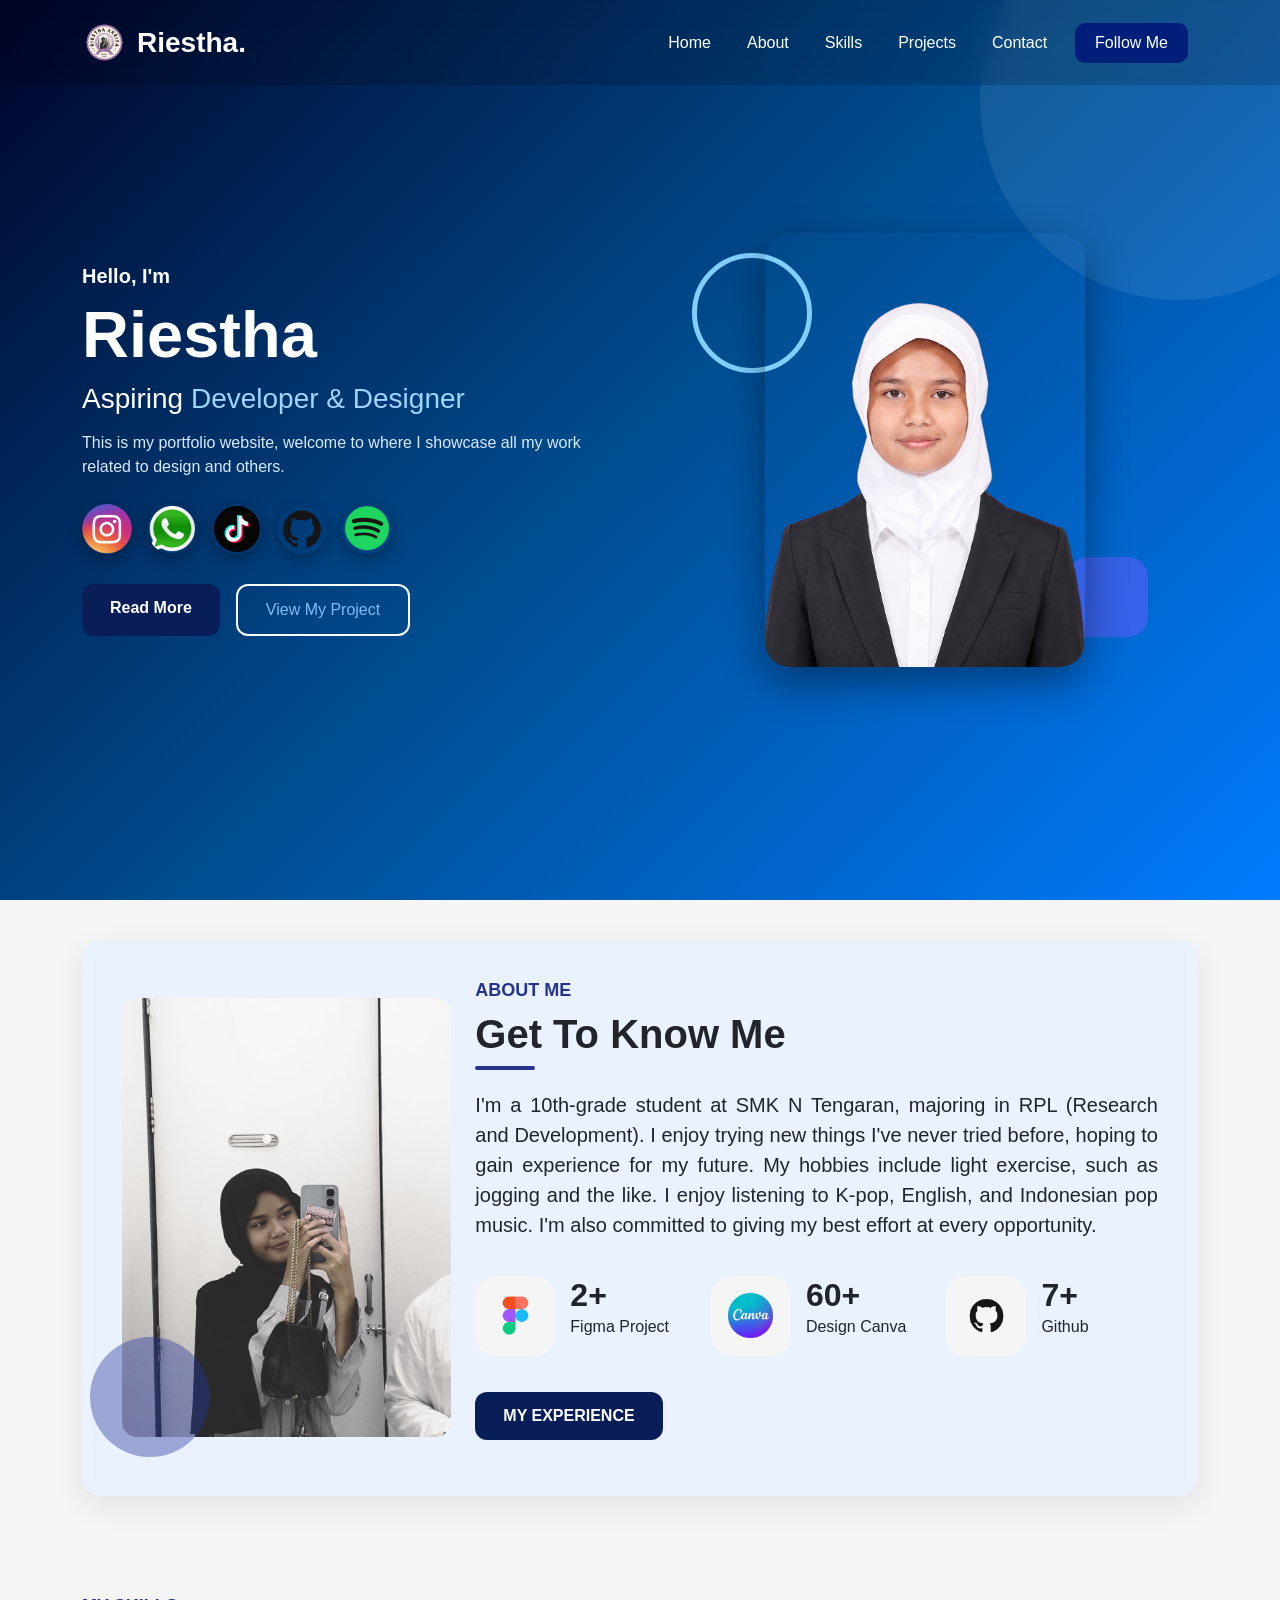
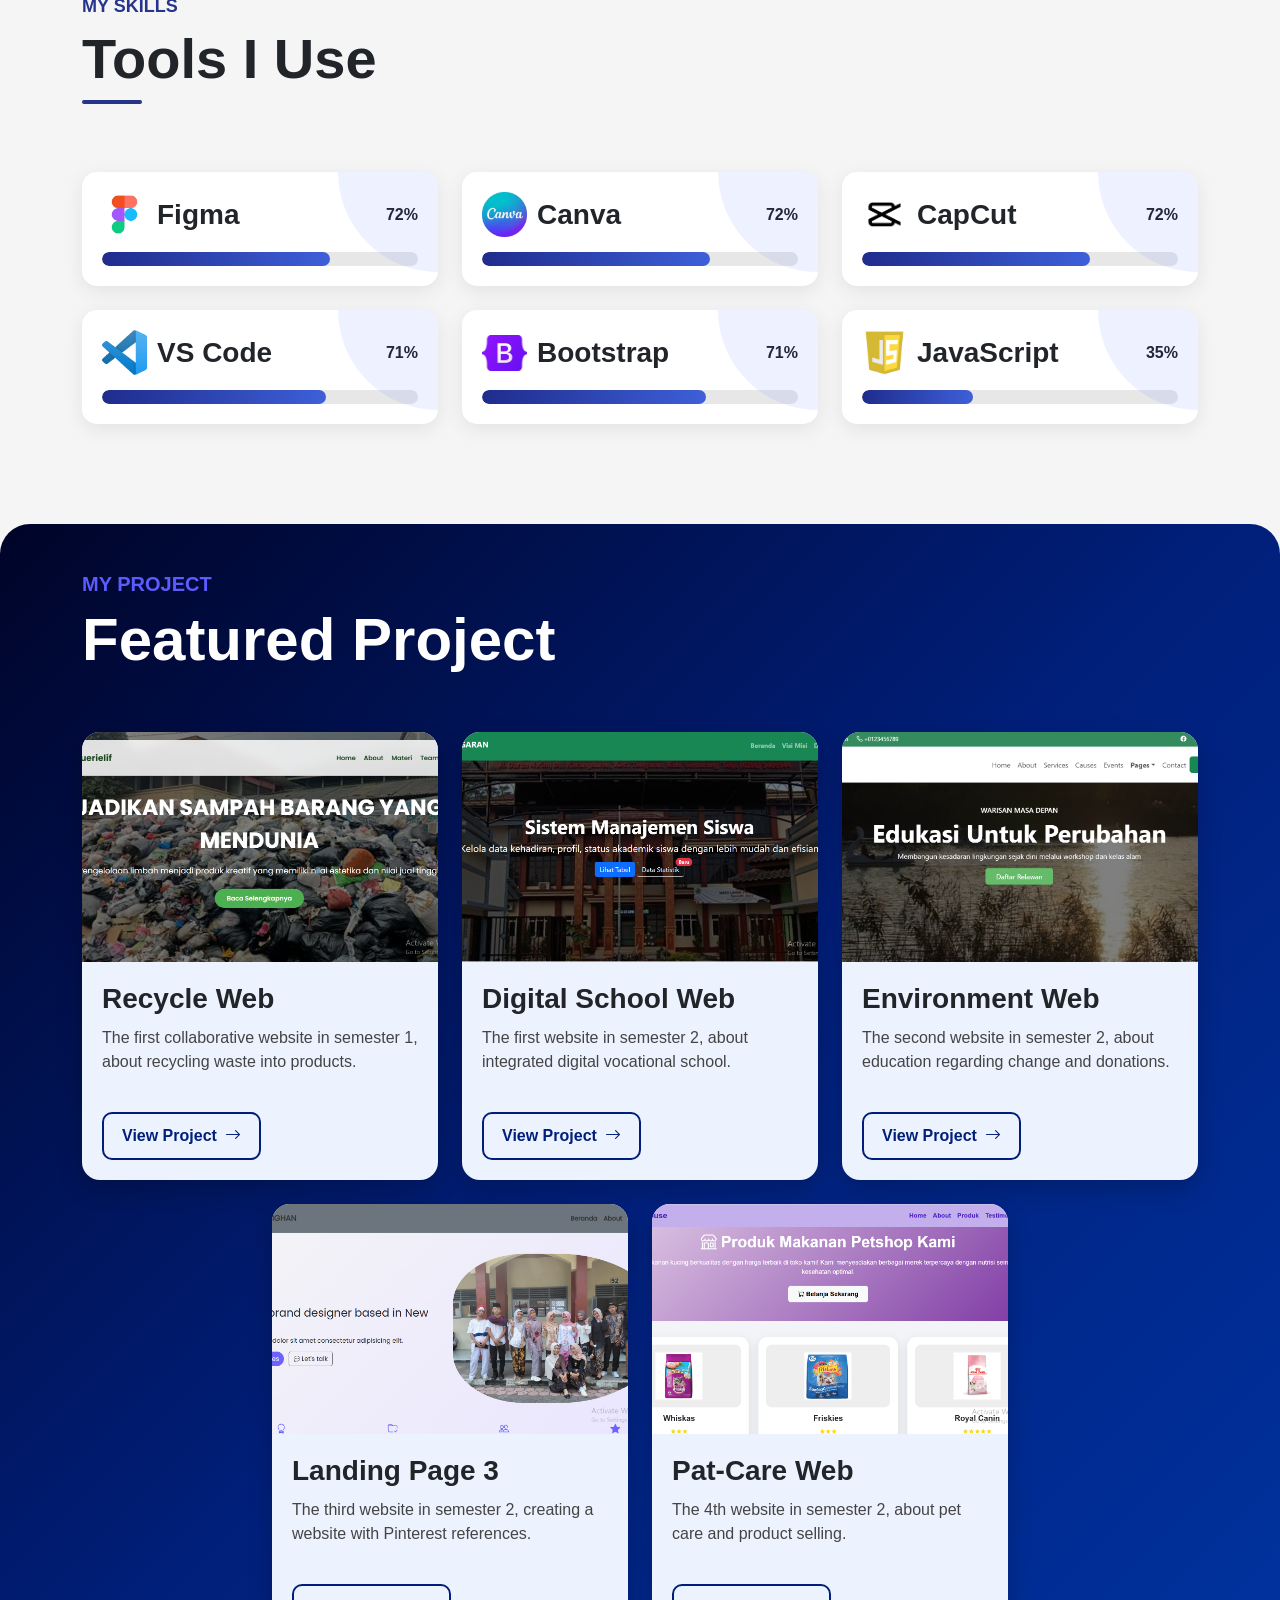
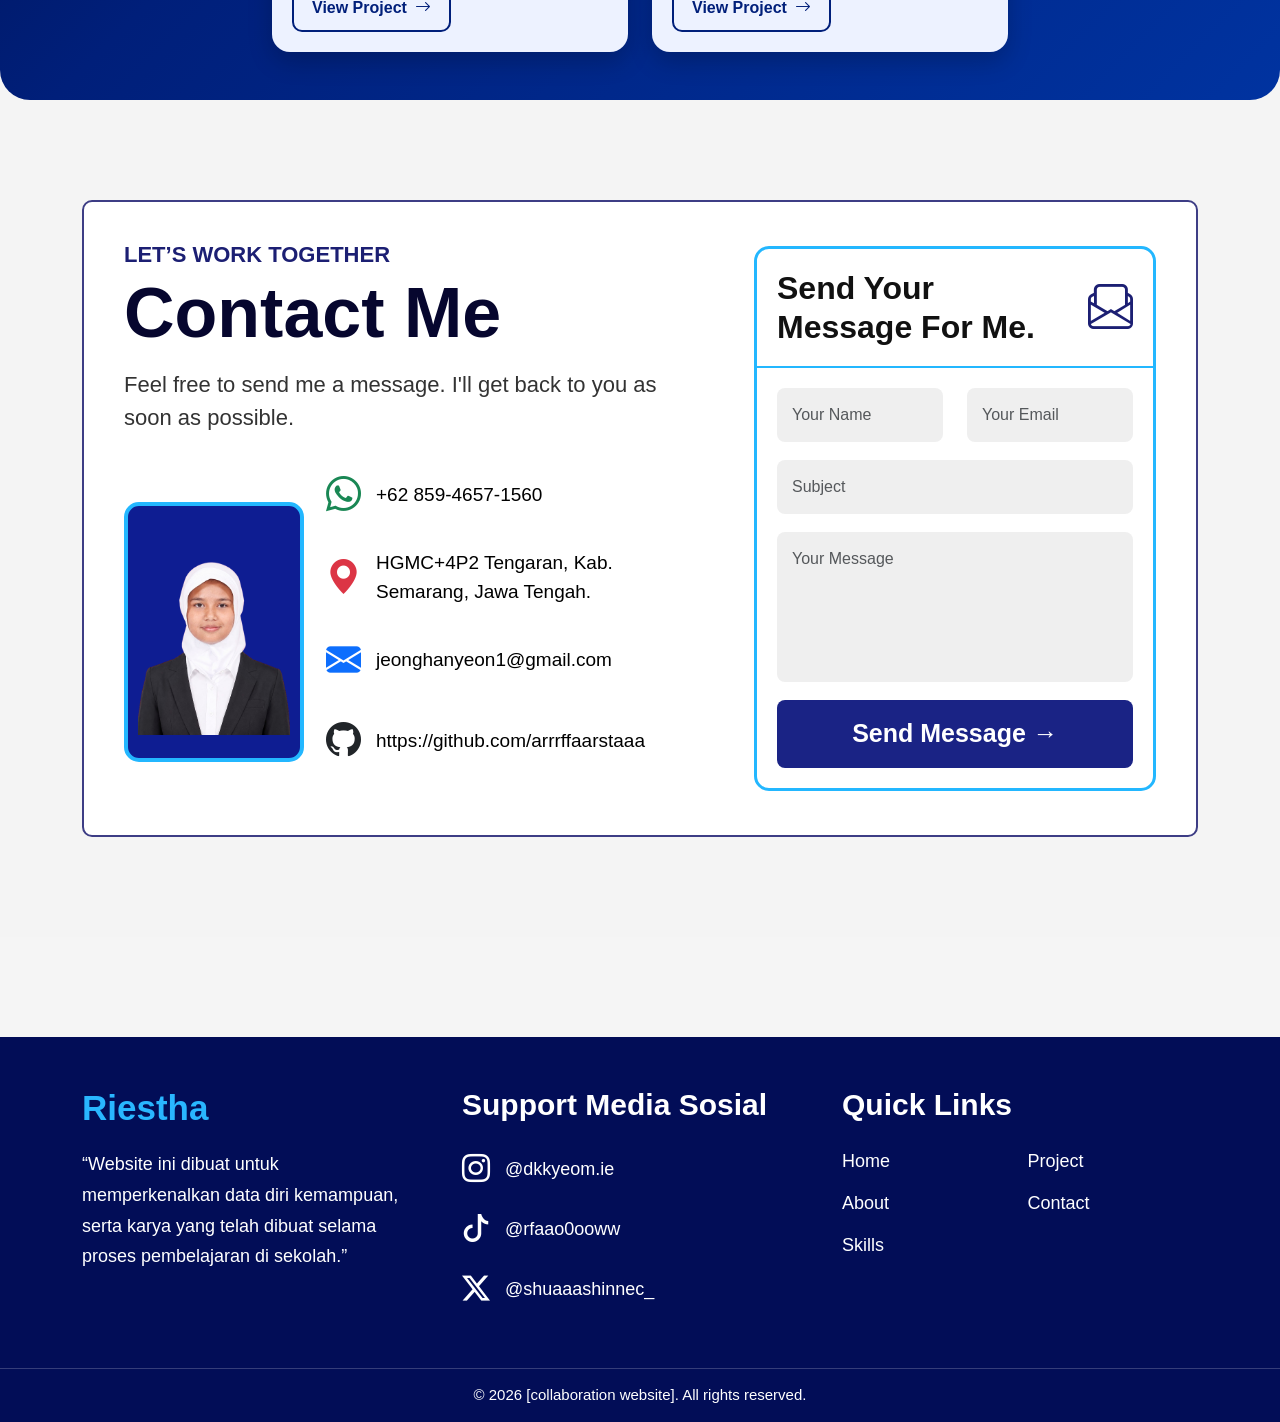
==== commit f173b4fd: "Update index.html" ====
--- a/index.html
+++ b/index.html
@@ -111,7 +111,7 @@
 
             <a href="https://tiktok.com/rfaao0ooww"
               target="_blank">
-              <img src="asset/tt.png" alt="tiktok">
+              <img src="tt.png" alt="tiktok">
             </a>
 
             <a href="https://github.com/https://github.com/arrrffaarstaaa"
